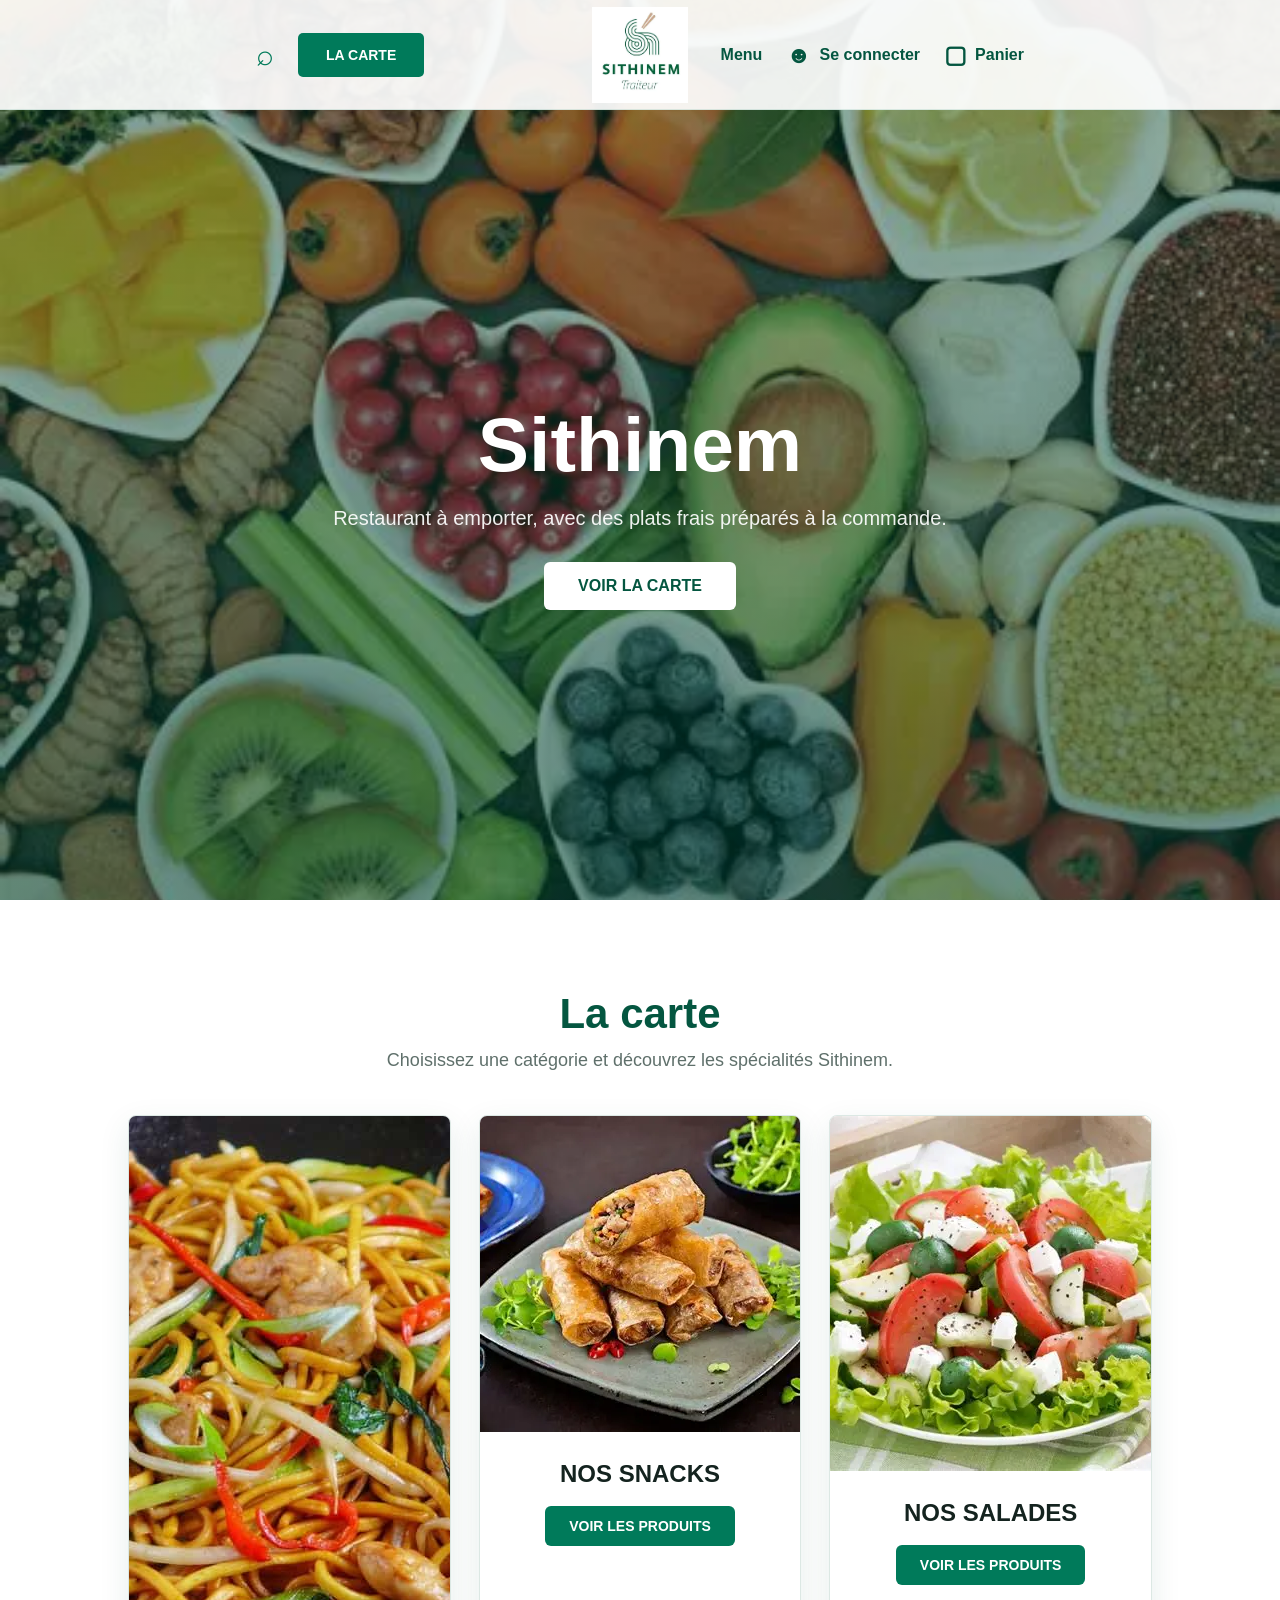
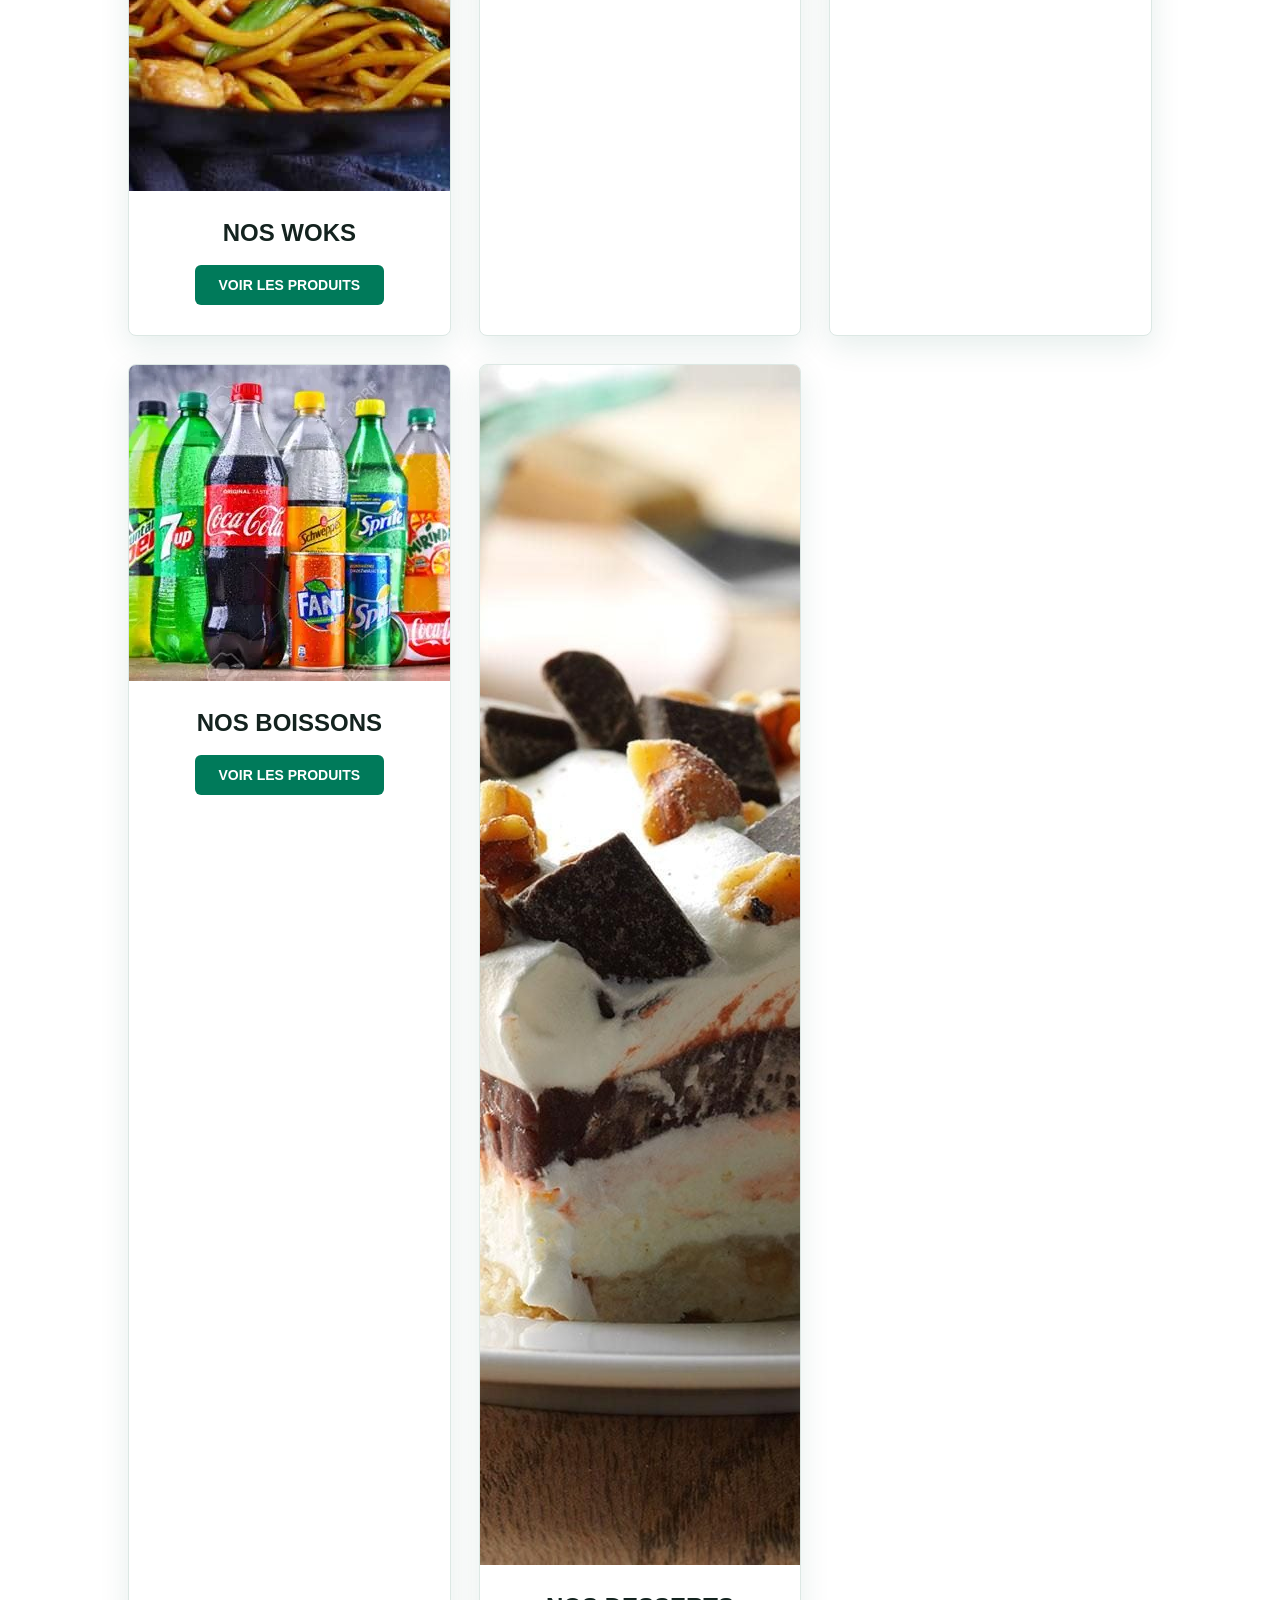
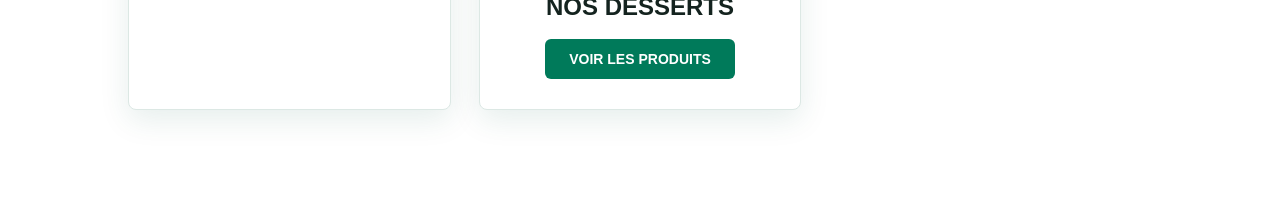
==== index.html @ fbe49313 "Use category images on homepage" ====
<!DOCTYPE html>
<html lang="fr">
<head>
  <meta charset="UTF-8" />
  <meta name="viewport" content="width=device-width, initial-scale=1.0" />
  <title>Sithinem - Restaurant à emporter</title>
  <link rel="stylesheet" href="style.css" />
</head>
<body>

  <header class="navbar" id="navbar">
    <div class="nav-left">
      <button class="search-btn" aria-label="Rechercher">
        <span>⌕</span>
      </button>

      <a href="#carte" class="nav-button">
        La carte
      </a>
    </div>

    <a href="index.html" class="logo-wrapper" aria-label="Accueil Sithinem">
      <img src="logo.png" alt="Logo Sithinem" class="logo" />
    </a>

    <nav class="nav-right">
      <a href="#carte" class="nav-link">Menu</a>

      <a href="#connexion" class="nav-link nav-icon-link">
        <span class="icon">☻</span>
        <span>Se connecter</span>
      </a>

      <a href="#panier" class="nav-link nav-icon-link">
        <span class="icon">▢</span>
        <span>Panier</span>
      </a>
    </nav>
  </header>

  <main>
    <section class="hero">
      <div class="hero-content">
        <h1>Sithinem</h1>
        <p>Restaurant à emporter, avec des plats frais préparés à la commande.</p>
        <a href="#carte" class="hero-button">Voir la carte</a>
      </div>
    </section>

    <section id="carte" class="menu-section">
      <div class="section-heading">
        <h2>La carte</h2>
        <p>Choisissez une catégorie et découvrez les spécialités Sithinem.</p>
      </div>

      <div class="category-grid">
        <article class="category-card">
          <div class="category-visual">
            <img src="woks.jpg" alt="Plat de wok Sithinem" />
          </div>
          <div class="category-content">
            <h3>Nos Woks</h3>
            <a href="menu.html#woks" class="category-button">Voir les produits</a>
          </div>
        </article>

        <article class="category-card">
          <div class="category-visual">
            <img src="snacks.jpg" alt="Snacks Sithinem" />
          </div>
          <div class="category-content">
            <h3>Nos Snacks</h3>
            <a href="menu.html#snacks" class="category-button">Voir les produits</a>
          </div>
        </article>

        <article class="category-card">
          <div class="category-visual">
            <img src="salade.jpg" alt="Salade Sithinem" />
          </div>
          <div class="category-content">
            <h3>Nos Salades</h3>
            <a href="menu.html#salades" class="category-button">Voir les produits</a>
          </div>
        </article>

        <article class="category-card">
          <div class="category-visual">
            <img src="boisson.jpg" alt="Boisson Sithinem" />
          </div>
          <div class="category-content">
            <h3>Nos Boissons</h3>
            <a href="menu.html#boissons" class="category-button">Voir les produits</a>
          </div>
        </article>

        <article class="category-card">
          <div class="category-visual">
            <img src="dessert.jpg" alt="Dessert Sithinem" />
          </div>
          <div class="category-content">
            <h3>Nos Desserts</h3>
            <a href="menu.html#desserts" class="category-button">Voir les produits</a>
          </div>
        </article>
      </div>
    </section>
  </main>

  <script src="script.js"></script>
</body>
</html>
---- style.css ----
* {
  box-sizing: border-box;
  margin: 0;
  padding: 0;
}

:root {
  --green: #007a5a;
  --green-dark: #045640;
  --green-soft: #e8f5f0;
  --white: #ffffff;
  --text: #14231f;
  --muted: #5f706b;
  --border: #dce8e4;
}

body {
  font-family: Arial, Helvetica, sans-serif;
  background: var(--white);
  color: var(--text);
}

.navbar {
  position: fixed;
  top: 0;
  left: 0;
  width: 100%;
  height: 110px;
  z-index: 1000;

  display: flex;
  align-items: center;
  justify-content: center;

  padding: 0 20%;
  background: rgba(255, 255, 255, 0.92);
  border-bottom: 1px solid rgba(0, 122, 90, 0.12);

  transition:
    background-color 0.45s ease,
    box-shadow 0.45s ease,
    height 0.45s ease;
}

.navbar.scrolled {
  background: var(--white);
  box-shadow: 0 8px 24px rgba(4, 86, 64, 0.1);
  height: 96px;
}

.nav-left,
.nav-right {
  position: absolute;
  top: 50%;
  transform: translateY(-50%);

  display: flex;
  align-items: center;
  gap: 24px;
}

.nav-left {
  left: 20%;
}

.nav-right {
  right: 20%;
}

.logo-wrapper {
  display: flex;
  align-items: center;
  justify-content: center;
}

.logo {
  width: 96px;
  height: 96px;
  object-fit: contain;
  transition: width 0.45s ease, height 0.45s ease;
}

.navbar.scrolled .logo {
  width: 86px;
  height: 86px;
}

.search-btn {
  border: none;
  background: none;
  color: var(--green);
  font-size: 30px;
  cursor: pointer;
  line-height: 1;
}

.nav-button {
  display: inline-flex;
  align-items: center;
  justify-content: center;

  height: 44px;
  padding: 0 28px;

  background: var(--green);
  color: var(--white);
  border-radius: 5px;

  text-decoration: none;
  text-transform: uppercase;
  font-size: 14px;
  font-weight: 700;

  transition: background-color 0.25s ease, transform 0.25s ease;
}

.nav-button:hover {
  background: var(--green-dark);
  transform: translateY(-1px);
}

.nav-link {
  color: var(--green-dark);
  text-decoration: none;
  font-size: 16px;
  font-weight: 700;

  display: inline-flex;
  align-items: center;
  gap: 8px;

  transition: color 0.25s ease;
}

.nav-link:hover {
  color: var(--green);
}

.icon {
  font-size: 24px;
  line-height: 1;
}

.hero {
  min-height: 100vh;
  padding-top: 110px;

  display: flex;
  align-items: center;
  justify-content: center;

  background:
    linear-gradient(rgba(0, 65, 49, 0.42), rgba(0, 65, 49, 0.58)),
    url("hero.jpg") center/cover no-repeat;
}

.hero-content {
  text-align: center;
  max-width: 760px;
  padding: 24px;
  color: var(--white);
}

.hero h1 {
  font-size: clamp(46px, 6vw, 86px);
  margin-bottom: 18px;
}

.hero p {
  font-size: 20px;
  margin-bottom: 32px;
  color: rgba(255, 255, 255, 0.92);
}

.hero-button {
  display: inline-flex;
  align-items: center;
  justify-content: center;

  padding: 15px 34px;
  background: var(--white);
  color: var(--green-dark);

  border-radius: 6px;
  text-decoration: none;
  text-transform: uppercase;
  font-weight: 700;
}

.menu-section {
  padding: 90px 10%;
  background: var(--white);
}

.section-heading {
  max-width: 720px;
  margin: 0 auto 44px;
  text-align: center;
}

.section-heading h2 {
  color: var(--green-dark);
  font-size: 42px;
  margin-bottom: 12px;
}

.section-heading p {
  color: var(--muted);
  font-size: 18px;
}

.category-grid {
  display: grid;
  grid-template-columns: repeat(3, minmax(0, 1fr));
  gap: 28px;
  max-width: 1120px;
  margin: 0 auto;
}

.category-card {
  overflow: hidden;
  min-height: 330px;
  background: var(--white);
  border: 1px solid var(--border);
  border-radius: 8px;
  box-shadow: 0 10px 30px rgba(4, 86, 64, 0.1);
}

.category-visual {
  min-height: 180px;
  display: flex;
  align-items: center;
  justify-content: center;
  background: linear-gradient(135deg, var(--green-soft), var(--white));
  color: var(--green);
  font-size: 32px;
  font-weight: 800;
  text-transform: uppercase;
}

.category-content {
  padding: 28px 22px 30px;
  text-align: center;
}

.category-content h3 {
  margin-bottom: 18px;
  color: var(--text);
  font-size: 24px;
  text-transform: uppercase;
}

.category-button {
  display: inline-flex;
  align-items: center;
  justify-content: center;
  min-height: 40px;
  padding: 0 24px;
  background: var(--green);
  color: var(--white);
  border-radius: 6px;
  text-decoration: none;
  text-transform: uppercase;
  font-size: 14px;
  font-weight: 700;
}

.category-button:hover {
  background: var(--green-dark);
}

@media (max-width: 1100px) {
  .navbar {
    padding: 0 40px;
  }

  .nav-left {
    left: 40px;
  }

  .nav-right {
    right: 40px;
  }

  .category-grid {
    grid-template-columns: repeat(2, minmax(0, 1fr));
  }
}

@media (max-width: 800px) {
  .navbar {
    height: 90px;
    padding: 0 20px;
  }

  .navbar.scrolled {
    height: 82px;
  }

  .logo {
    width: 78px;
    height: 78px;
  }

  .navbar.scrolled .logo {
    width: 70px;
    height: 70px;
  }

  .nav-left {
    left: 20px;
    gap: 12px;
  }

  .nav-right {
    right: 20px;
    gap: 12px;
  }

  .nav-link span:not(.icon),
  .nav-right .nav-link:first-child {
    display: none;
  }

  .nav-button {
    height: 38px;
    padding: 0 16px;
    font-size: 12px;
  }

  .menu-section {
    padding: 64px 20px;
  }

  .category-grid {
    grid-template-columns: 1fr;
  }

  .category-card {
    min-height: 300px;
  }
}
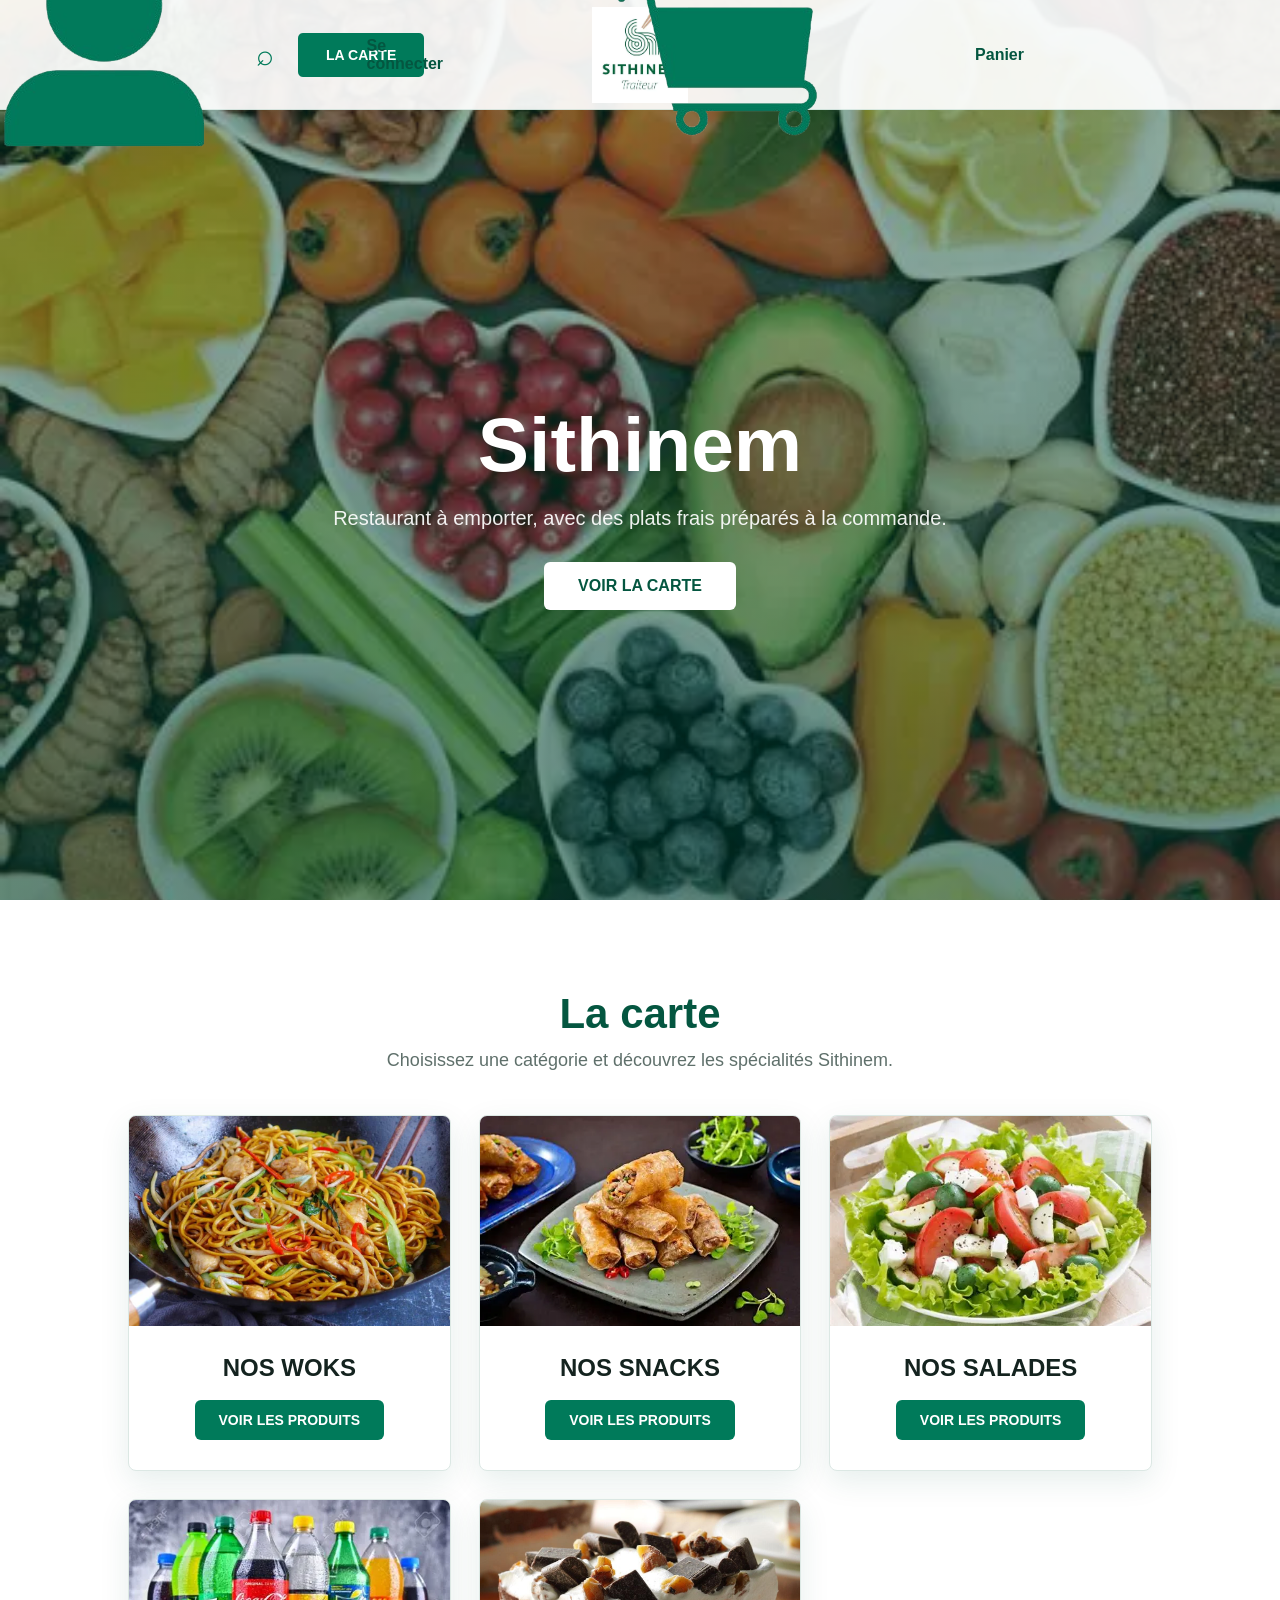
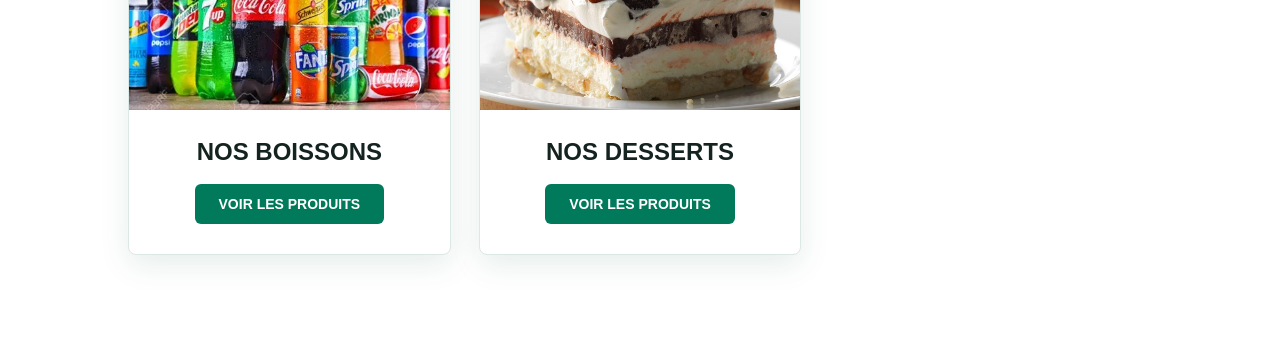
==== commit e7583304: "Use image icons for login and cart" ====
--- a/index.html
+++ b/index.html
@@ -27,12 +27,12 @@
       <a href="#carte" class="nav-link">Menu</a>
 
       <a href="#connexion" class="nav-link nav-icon-link">
-        <span class="icon">☻</span>
+        <img src="connecter.jpg" alt="" class="nav-icon-img" />
         <span>Se connecter</span>
       </a>
 
       <a href="#panier" class="nav-link nav-icon-link">
-        <span class="icon">▢</span>
+        <img src="panier.jpg" alt="" class="nav-icon-img" />
         <span>Panier</span>
       </a>
     </nav>
--- a/style.css
+++ b/style.css
@@ -227,15 +227,18 @@
 }
 
 .category-visual {
-  min-height: 180px;
-  display: flex;
-  align-items: center;
-  justify-content: center;
-  background: linear-gradient(135deg, var(--green-soft), var(--white));
-  color: var(--green);
-  font-size: 32px;
-  font-weight: 800;
-  text-transform: uppercase;
+  height: 210px;
+  display: flex;
+  align-items: center;
+  justify-content: center;
+  background: var(--green-soft);
+}
+
+.category-visual img {
+  width: 100%;
+  height: 100%;
+  display: block;
+  object-fit: cover;
 }
 
 .category-content {
@@ -339,4 +342,8 @@
   .category-card {
     min-height: 300px;
   }
-}
+
+  .category-visual {
+    height: 190px;
+  }
+}
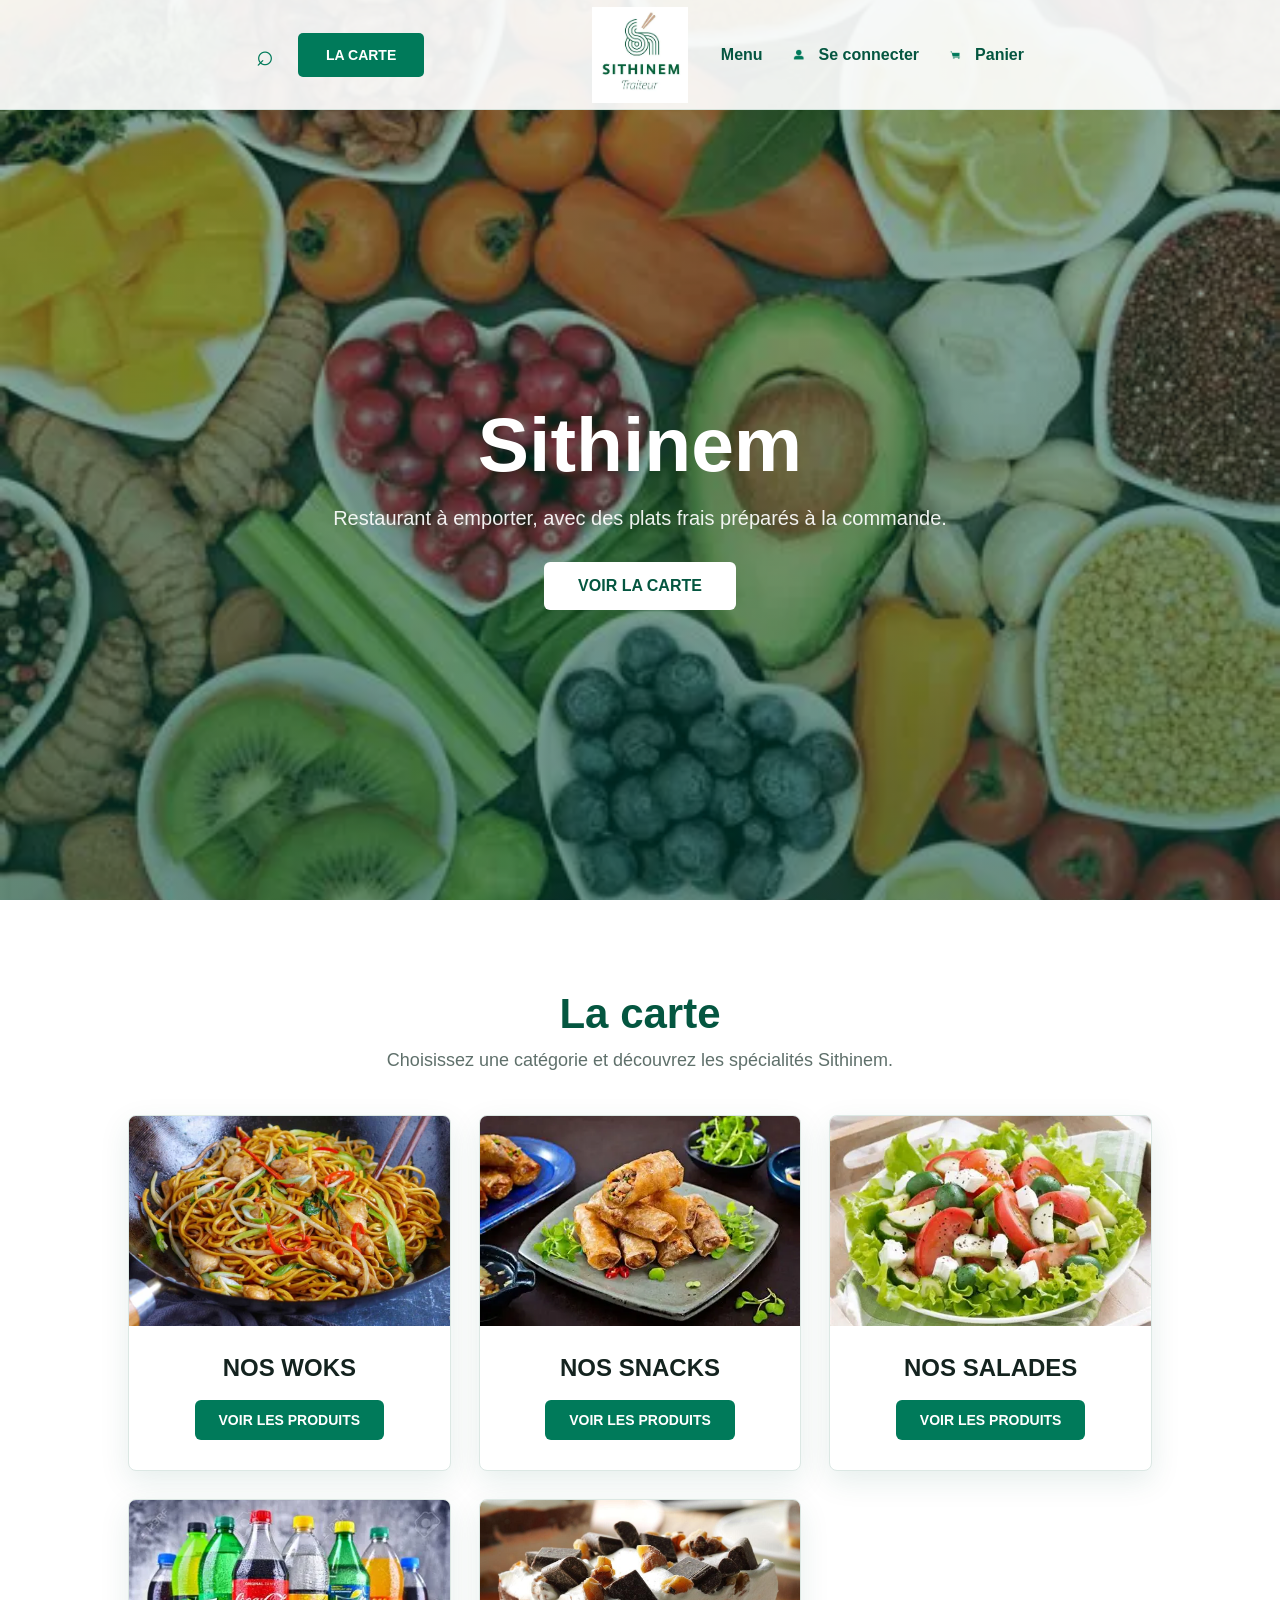
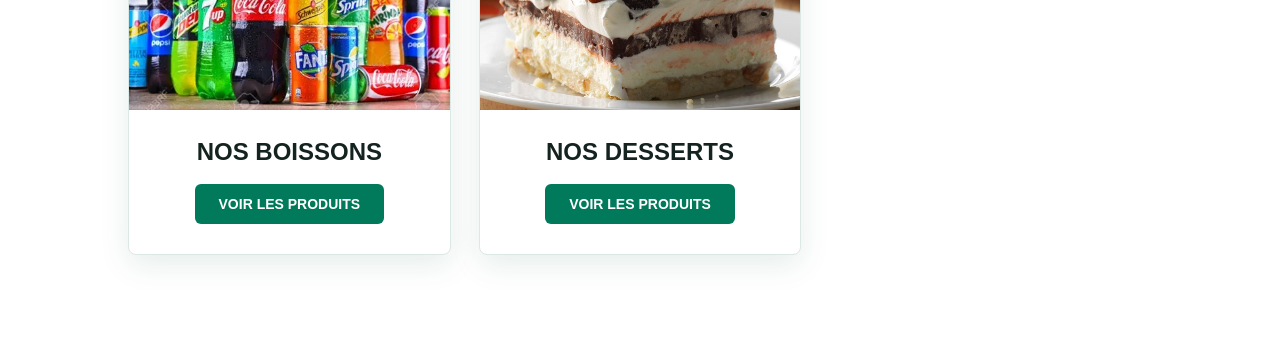
==== commit edf641b3: "Fix nav icon image sizing" ====
--- a/index.html
+++ b/index.html
@@ -27,12 +27,12 @@
       <a href="#carte" class="nav-link">Menu</a>
 
       <a href="#connexion" class="nav-link nav-icon-link">
-        <img src="connecter.jpg" alt="" class="nav-icon-img" />
+        <img src="connecter.jpg" alt="" class="nav-icon-img" width="24" height="24" />
         <span>Se connecter</span>
       </a>
 
       <a href="#panier" class="nav-link nav-icon-link">
-        <img src="panier.jpg" alt="" class="nav-icon-img" />
+        <img src="panier.jpg" alt="" class="nav-icon-img" width="24" height="24" />
         <span>Panier</span>
       </a>
     </nav>
@@ -109,4 +109,4 @@
 
   <script src="script.js"></script>
 </body>
-</html>
+</html>
--- a/style.css
+++ b/style.css
@@ -136,9 +136,11 @@
   color: var(--green);
 }
 
-.icon {
-  font-size: 24px;
-  line-height: 1;
+.nav-icon-img {
+  width: 24px;
+  height: 24px;
+  display: block;
+  object-fit: contain;
 }
 
 .hero {
@@ -320,7 +322,7 @@
     gap: 12px;
   }
 
-  .nav-link span:not(.icon),
+  .nav-link span,
   .nav-right .nav-link:first-child {
     display: none;
   }
@@ -331,6 +333,11 @@
     font-size: 12px;
   }
 
+  .nav-icon-img {
+    width: 26px;
+    height: 26px;
+  }
+
   .menu-section {
     padding: 64px 20px;
   }
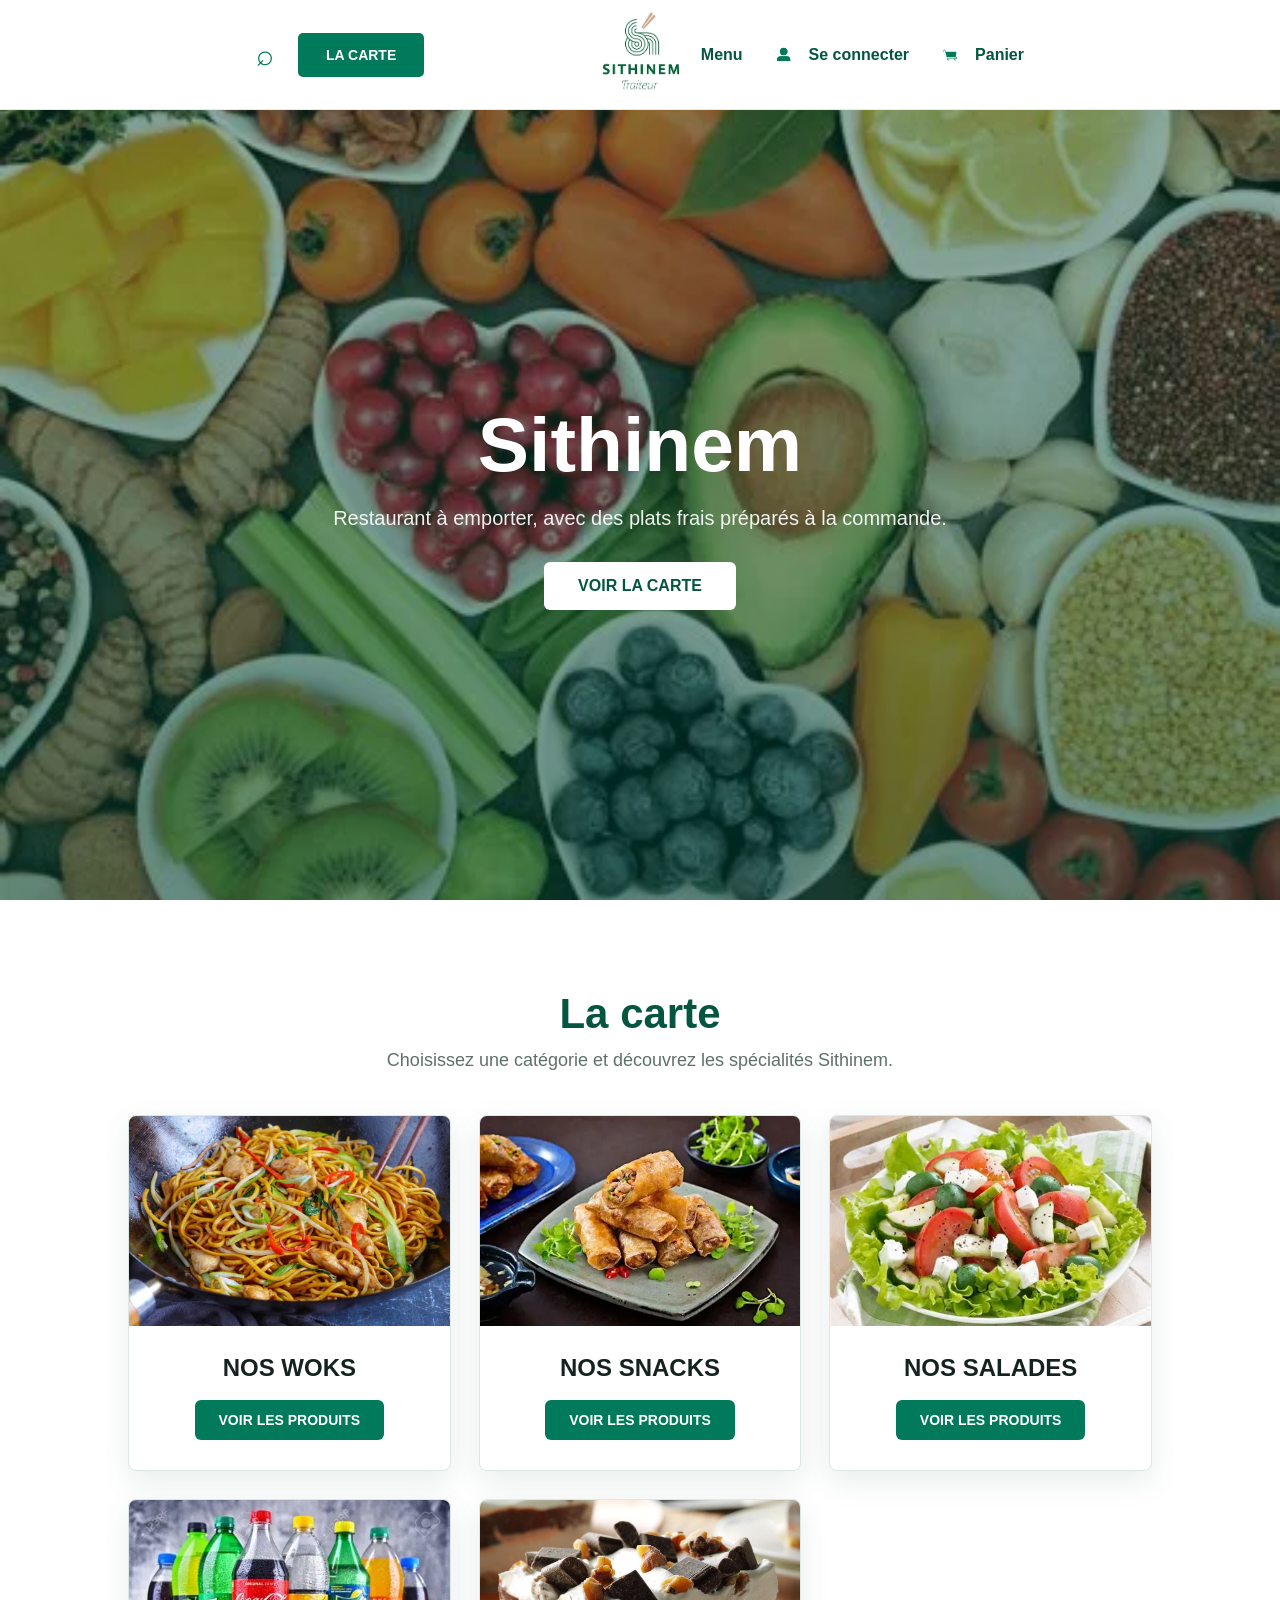
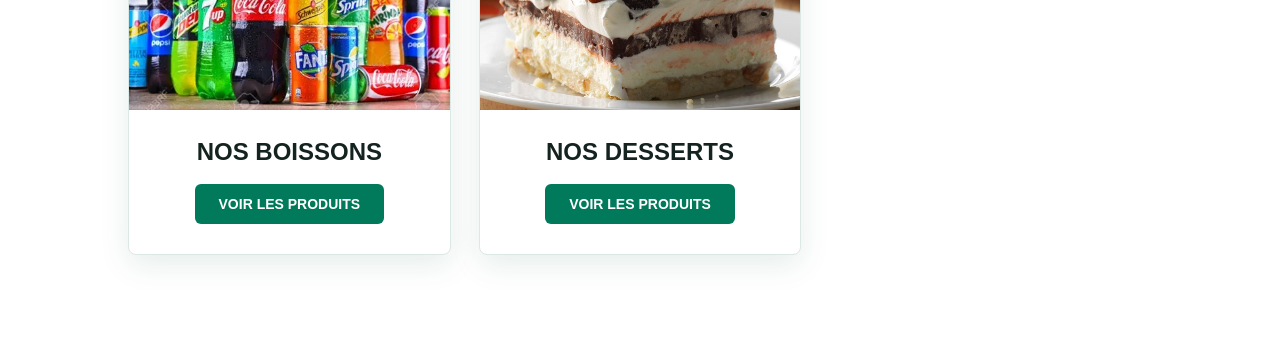
==== commit 2ae6f23a: "Link navigation to menu and login pages" ====
--- a/index.html
+++ b/index.html
@@ -14,7 +14,7 @@
         <span>⌕</span>
       </button>
 
-      <a href="#carte" class="nav-button">
+      <a href="menu.html" class="nav-button">
         La carte
       </a>
     </div>
@@ -24,15 +24,15 @@
     </a>
 
     <nav class="nav-right">
-      <a href="#carte" class="nav-link">Menu</a>
+      <a href="menu.html" class="nav-link">Menu</a>
 
-      <a href="#connexion" class="nav-link nav-icon-link">
-        <img src="connecter.jpg" alt="" class="nav-icon-img" width="24" height="24" />
+      <a href="connexion.html" class="nav-link nav-icon-link">
+        <img src="connecter.jpg" alt="" class="nav-icon-img" width="34" height="34" />
         <span>Se connecter</span>
       </a>
 
       <a href="#panier" class="nav-link nav-icon-link">
-        <img src="panier.jpg" alt="" class="nav-icon-img" width="24" height="24" />
+        <img src="panier.jpg" alt="" class="nav-icon-img" width="34" height="34" />
         <span>Panier</span>
       </a>
     </nav>
@@ -43,7 +43,7 @@
       <div class="hero-content">
         <h1>Sithinem</h1>
         <p>Restaurant à emporter, avec des plats frais préparés à la commande.</p>
-        <a href="#carte" class="hero-button">Voir la carte</a>
+        <a href="menu.html" class="hero-button">Voir la carte</a>
       </div>
     </section>
 
--- a/style.css
+++ b/style.css
@@ -33,17 +33,20 @@
   justify-content: center;
 
   padding: 0 20%;
-  background: rgba(255, 255, 255, 0.92);
+  background: #ffffff !important;
+  background-color: #ffffff !important;
+  opacity: 1;
   border-bottom: 1px solid rgba(0, 122, 90, 0.12);
 
   transition:
-    background-color 0.45s ease,
     box-shadow 0.45s ease,
     height 0.45s ease;
 }
 
 .navbar.scrolled {
-  background: var(--white);
+  background: #ffffff !important;
+  background-color: #ffffff !important;
+  opacity: 1;
   box-shadow: 0 8px 24px rgba(4, 86, 64, 0.1);
   height: 96px;
 }
@@ -136,11 +139,21 @@
   color: var(--green);
 }
 
+.nav-icon-link {
+  min-height: 42px;
+}
+
+.nav-icon-link .nav-icon-img,
 .nav-icon-img {
-  width: 24px;
-  height: 24px;
-  display: block;
+  width: 34px !important;
+  height: 34px !important;
+  min-width: 34px;
+  max-width: 34px;
+  min-height: 34px;
+  max-height: 34px;
+  display: inline-block;
   object-fit: contain;
+  flex: 0 0 34px;
 }
 
 .hero {
@@ -333,9 +346,15 @@
     font-size: 12px;
   }
 
+  .nav-icon-link .nav-icon-img,
   .nav-icon-img {
-    width: 26px;
-    height: 26px;
+    width: 32px !important;
+    height: 32px !important;
+    min-width: 32px;
+    max-width: 32px;
+    min-height: 32px;
+    max-height: 32px;
+    flex-basis: 32px;
   }
 
   .menu-section {
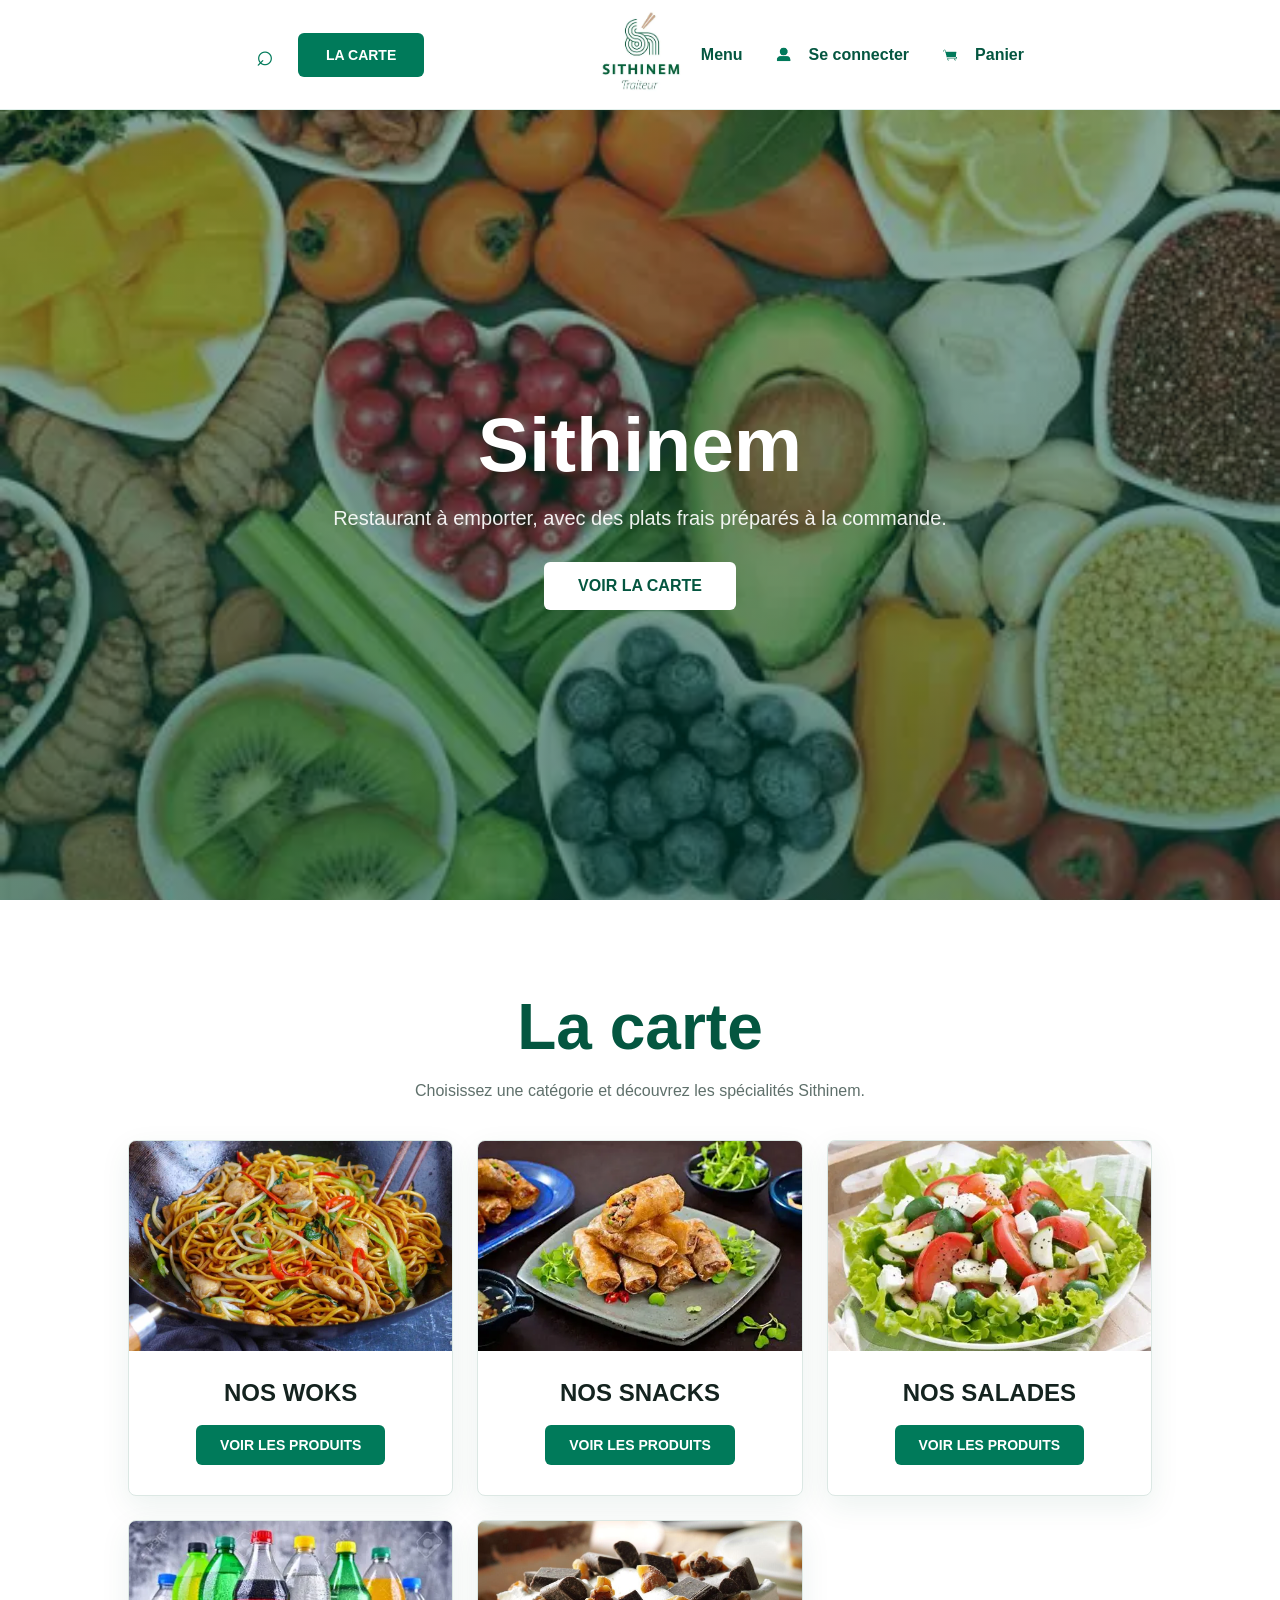
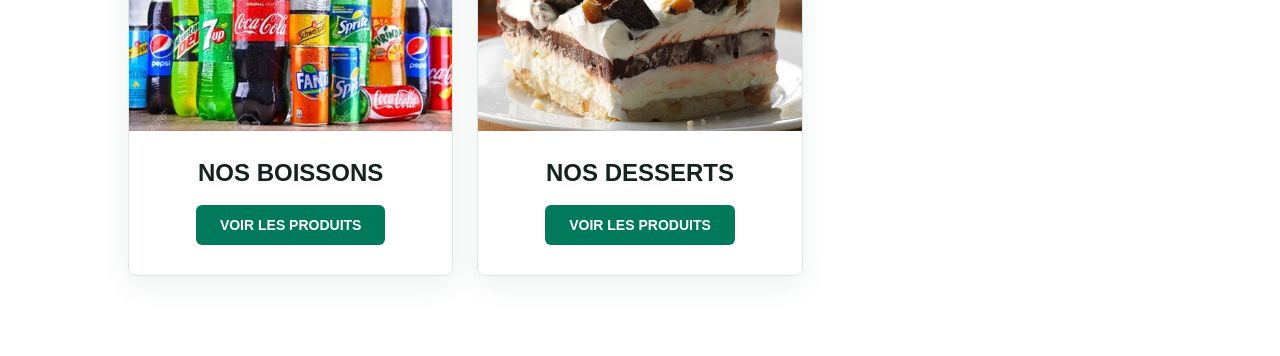
==== commit 225a166e: "Add cart navigation on homepage" ====
--- a/index.html
+++ b/index.html
@@ -31,9 +31,10 @@
         <span>Se connecter</span>
       </a>
 
-      <a href="#panier" class="nav-link nav-icon-link">
+      <a href="panier.html" class="nav-link nav-icon-link cart-link">
         <img src="panier.jpg" alt="" class="nav-icon-img" width="34" height="34" />
         <span>Panier</span>
+        <span class="cart-count" data-cart-count hidden>0</span>
       </a>
     </nav>
   </header>
@@ -108,5 +109,6 @@
   </main>
 
   <script src="script.js"></script>
+  <script src="cart.js?v=20260625-order-flow"></script>
 </body>
-</html>+</html>
--- a/style.css
+++ b/style.css
@@ -12,6 +12,7 @@
   --text: #14231f;
   --muted: #5f706b;
   --border: #dce8e4;
+  --shadow: 0 10px 30px rgba(4, 86, 64, 0.08);
 }
 
 body {
@@ -27,20 +28,15 @@
   width: 100%;
   height: 110px;
   z-index: 1000;
-
   display: flex;
   align-items: center;
   justify-content: center;
-
   padding: 0 20%;
   background: #ffffff !important;
   background-color: #ffffff !important;
   opacity: 1;
   border-bottom: 1px solid rgba(0, 122, 90, 0.12);
-
-  transition:
-    box-shadow 0.45s ease,
-    height 0.45s ease;
+  transition: box-shadow 0.45s ease, height 0.45s ease;
 }
 
 .navbar.scrolled {
@@ -56,25 +52,14 @@
   position: absolute;
   top: 50%;
   transform: translateY(-50%);
-
   display: flex;
   align-items: center;
   gap: 24px;
 }
 
-.nav-left {
-  left: 20%;
-}
-
-.nav-right {
-  right: 20%;
-}
-
-.logo-wrapper {
-  display: flex;
-  align-items: center;
-  justify-content: center;
-}
+.nav-left { left: 20%; }
+.nav-right { right: 20%; }
+.logo-wrapper { display: flex; align-items: center; justify-content: center; }
 
 .logo {
   width: 96px;
@@ -83,10 +68,7 @@
   transition: width 0.45s ease, height 0.45s ease;
 }
 
-.navbar.scrolled .logo {
-  width: 86px;
-  height: 86px;
-}
+.navbar.scrolled .logo { width: 86px; height: 86px; }
 
 .search-btn {
   border: none;
@@ -97,51 +79,51 @@
   line-height: 1;
 }
 
+.nav-button,
+.hero-button,
+.primary-action,
+.secondary-action {
+  display: inline-flex;
+  align-items: center;
+  justify-content: center;
+  border: 0;
+  border-radius: 6px;
+  text-decoration: none;
+  text-transform: uppercase;
+  font-weight: 700;
+  cursor: pointer;
+}
+
 .nav-button {
-  display: inline-flex;
-  align-items: center;
-  justify-content: center;
-
   height: 44px;
   padding: 0 28px;
-
   background: var(--green);
   color: var(--white);
-  border-radius: 5px;
-
-  text-decoration: none;
-  text-transform: uppercase;
   font-size: 14px;
-  font-weight: 700;
-
   transition: background-color 0.25s ease, transform 0.25s ease;
 }
 
-.nav-button:hover {
+.nav-button:hover,
+.primary-action:hover,
+.category-button:hover {
   background: var(--green-dark);
-  transform: translateY(-1px);
-}
+}
+
+.nav-button:hover { transform: translateY(-1px); }
 
 .nav-link {
   color: var(--green-dark);
   text-decoration: none;
   font-size: 16px;
   font-weight: 700;
-
   display: inline-flex;
   align-items: center;
   gap: 8px;
-
   transition: color 0.25s ease;
 }
 
-.nav-link:hover {
-  color: var(--green);
-}
-
-.nav-icon-link {
-  min-height: 42px;
-}
+.nav-link:hover { color: var(--green); }
+.nav-icon-link { min-height: 42px; }
 
 .nav-icon-link .nav-icon-img,
 .nav-icon-img {
@@ -159,11 +141,9 @@
 .hero {
   min-height: 100vh;
   padding-top: 110px;
-
   display: flex;
   align-items: center;
   justify-content: center;
-
   background:
     linear-gradient(rgba(0, 65, 49, 0.42), rgba(0, 65, 49, 0.58)),
     url("hero.jpg") center/cover no-repeat;
@@ -188,57 +168,103 @@
 }
 
 .hero-button {
-  display: inline-flex;
-  align-items: center;
-  justify-content: center;
-
   padding: 15px 34px;
   background: var(--white);
   color: var(--green-dark);
-
-  border-radius: 6px;
-  text-decoration: none;
+}
+
+.primary-action {
+  min-height: 46px;
+  padding: 0 26px;
+  background: var(--green);
+  color: var(--white);
+}
+
+.secondary-action {
+  min-height: 38px;
+  padding: 0 18px;
+  background: var(--green-soft);
+  color: var(--green-dark);
+}
+
+.menu-section,
+.page-shell {
+  width: 100%;
+  min-height: 100vh;
+  padding: 160px 10% 80px;
+  background: linear-gradient(180deg, var(--green-soft), var(--white) 320px);
+}
+
+.menu-section {
+  padding-top: 90px;
+  min-height: auto;
+  background: var(--white);
+}
+
+.section-heading,
+.page-intro {
+  max-width: 860px;
+  margin: 0 auto 36px;
+  text-align: center;
+}
+
+.section-heading h2,
+.page-intro h1,
+.auth-copy h1 {
+  color: var(--green-dark);
+  font-size: clamp(38px, 5vw, 68px);
+  margin-bottom: 14px;
+}
+
+.section-heading p,
+.page-intro p,
+.auth-copy p,
+.product-heading p,
+.admin-tools p,
+.form-note {
+  color: var(--muted);
+  line-height: 1.6;
+}
+
+.eyebrow {
+  margin-bottom: 10px;
+  color: var(--green);
+  font-size: 13px;
+  font-weight: 800;
+  letter-spacing: 0;
   text-transform: uppercase;
-  font-weight: 700;
-}
-
-.menu-section {
-  padding: 90px 10%;
-  background: var(--white);
-}
-
-.section-heading {
-  max-width: 720px;
-  margin: 0 auto 44px;
-  text-align: center;
-}
-
-.section-heading h2 {
-  color: var(--green-dark);
-  font-size: 42px;
-  margin-bottom: 12px;
-}
-
-.section-heading p {
-  color: var(--muted);
-  font-size: 18px;
-}
-
-.category-grid {
+}
+
+.category-grid,
+.product-grid,
+.admin-added-list,
+.admin-tools,
+.dashboard-grid {
   display: grid;
   grid-template-columns: repeat(3, minmax(0, 1fr));
-  gap: 28px;
+  gap: 24px;
   max-width: 1120px;
   margin: 0 auto;
+}
+
+.category-card,
+.product-card,
+.admin-form,
+.admin-preview,
+.admin-card,
+.metric-card,
+.admin-tools article,
+.auth-box,
+.blocked-item {
+  background: var(--white);
+  border: 1px solid var(--border);
+  border-radius: 8px;
+  box-shadow: var(--shadow);
 }
 
 .category-card {
   overflow: hidden;
   min-height: 330px;
-  background: var(--white);
-  border: 1px solid var(--border);
-  border-radius: 8px;
-  box-shadow: 0 10px 30px rgba(4, 86, 64, 0.1);
 }
 
 .category-visual {
@@ -249,12 +275,15 @@
   background: var(--green-soft);
 }
 
-.category-visual img {
+.category-visual img,
+.product-card-image {
   width: 100%;
-  height: 100%;
   display: block;
   object-fit: cover;
 }
+
+.category-visual img { height: 100%; }
+.product-card-image { height: 150px; border-radius: 6px; margin-bottom: 16px; }
 
 .category-content {
   padding: 28px 22px 30px;
@@ -283,93 +312,281 @@
   font-weight: 700;
 }
 
-.category-button:hover {
-  background: var(--green-dark);
+.category-tabs,
+.admin-tabs {
+  display: flex;
+  flex-wrap: wrap;
+  gap: 10px;
+  justify-content: center;
+  max-width: 1000px;
+  margin: 0 auto 36px;
+  padding: 14px;
+  background: var(--white);
+  border: 1px solid var(--border);
+  border-radius: 8px;
+  box-shadow: 0 10px 24px rgba(4, 86, 64, 0.08);
+}
+
+.category-tabs {
+  position: sticky;
+  top: 112px;
+  z-index: 20;
+}
+
+.category-tabs a,
+.admin-tab {
+  padding: 10px 16px;
+  color: var(--green-dark);
+  background: var(--green-soft);
+  border: 0;
+  border-radius: 6px;
+  text-decoration: none;
+  font: inherit;
+  font-weight: 700;
+  cursor: pointer;
+}
+
+.admin-tab.is-active {
+  background: var(--green);
+  color: var(--white);
+}
+
+.product-section {
+  max-width: 1120px;
+  margin: 0 auto 44px;
+  scroll-margin-top: 150px;
+}
+
+.product-heading {
+  display: grid;
+  grid-template-columns: 180px 1fr;
+  gap: 24px;
+  align-items: center;
+  margin-bottom: 18px;
+}
+
+.product-heading img {
+  width: 180px;
+  height: 120px;
+  object-fit: cover;
+  border-radius: 8px;
+  border: 1px solid var(--border);
+}
+
+.product-heading h2,
+.admin-form h2,
+.admin-preview h2,
+.admin-tools h2,
+.admin-card h2 {
+  color: var(--green-dark);
+  font-size: 28px;
+  margin-bottom: 8px;
+}
+
+.compact-heading { display: block; }
+.product-grid,
+.admin-added-list { grid-template-columns: repeat(2, minmax(0, 1fr)); }
+
+.product-card {
+  padding: 22px;
+}
+
+.product-card h3,
+.orders-empty h3,
+.blocked-item h3 {
+  color: var(--text);
+  font-size: 21px;
+  margin-bottom: 8px;
+}
+
+.product-card p {
+  min-height: 48px;
+  color: var(--muted);
+  line-height: 1.5;
+  margin-bottom: 16px;
+}
+
+.product-card strong {
+  color: var(--green-dark);
+  font-size: 20px;
+}
+
+.product-offer {
+  border-color: rgba(0, 122, 90, 0.28);
+  background: linear-gradient(180deg, var(--white), var(--green-soft));
+}
+
+.auth-page { display: flex; align-items: center; }
+.auth-panel {
+  display: grid;
+  grid-template-columns: minmax(0, 1.1fr) 360px;
+  gap: 36px;
+  align-items: center;
+  width: min(100%, 980px);
+  margin: 0 auto;
+}
+.auth-copy { max-width: 560px; }
+.auth-box { padding: 34px; text-align: center; }
+.auth-logo { width: 130px; height: 130px; object-fit: contain; margin-bottom: 22px; }
+
+.admin-intro { max-width: 920px; }
+.admin-panel { display: none; max-width: 1180px; margin: 0 auto; }
+.admin-panel.is-active { display: block; }
+
+.dashboard-grid {
+  grid-template-columns: repeat(3, minmax(0, 1fr));
+  margin-bottom: 24px;
+}
+
+.metric-card,
+.admin-card,
+.admin-form,
+.admin-preview,
+.admin-tools article {
+  padding: 26px;
+}
+
+.metric-card span,
+.status-pill,
+.admin-category-label {
+  display: inline-flex;
+  width: fit-content;
+  color: var(--green-dark);
+  background: var(--green-soft);
+  border-radius: 6px;
+  font-size: 12px;
+  font-weight: 800;
+  text-transform: uppercase;
+}
+
+.metric-card span,
+.admin-category-label { padding: 5px 9px; }
+.status-pill { padding: 8px 12px; }
+.metric-card strong { display: block; margin: 14px 0 8px; color: var(--green-dark); font-size: 44px; }
+.metric-card p,
+.orders-empty p,
+.blocked-item p { color: var(--muted); line-height: 1.5; }
+
+.admin-layout {
+  display: grid;
+  grid-template-columns: minmax(320px, 420px) 1fr;
+  gap: 28px;
+  align-items: start;
+}
+
+.admin-form {
+  display: grid;
+  gap: 12px;
+}
+
+.admin-form label {
+  color: var(--green-dark);
+  font-weight: 800;
+}
+
+.admin-form input,
+.admin-form select,
+.admin-form textarea {
+  width: 100%;
+  border: 1px solid var(--border);
+  border-radius: 6px;
+  padding: 13px 14px;
+  color: var(--text);
+  font: inherit;
+  background: var(--white);
+}
+
+.admin-form textarea { resize: vertical; }
+.compact-form { max-width: 720px; box-shadow: none; border: 0; padding: 0; }
+.time-row { display: grid; grid-template-columns: repeat(2, minmax(0, 1fr)); gap: 14px; }
+.time-row[hidden] { display: none; }
+.warning-note { color: #a33b12; font-weight: 700; }
+
+.admin-preview-header {
+  display: flex;
+  align-items: center;
+  justify-content: space-between;
+  gap: 18px;
+  margin-bottom: 18px;
+}
+
+.admin-category-label { margin-bottom: 12px; }
+
+.empty-state {
+  grid-column: 1 / -1;
+  color: var(--muted);
+  padding: 18px;
+  border: 1px dashed var(--border);
+  border-radius: 8px;
+  background: var(--green-soft);
+}
+
+.orders-empty {
+  padding: 26px;
+  border: 1px dashed var(--border);
+  border-radius: 8px;
+  background: var(--green-soft);
+}
+
+.blocked-list {
+  display: grid;
+  gap: 14px;
+  margin-top: 24px;
+}
+
+.blocked-item {
+  display: flex;
+  align-items: center;
+  justify-content: space-between;
+  gap: 18px;
+  padding: 18px;
+}
+
+.admin-tools {
+  grid-template-columns: repeat(3, minmax(0, 1fr));
 }
 
 @media (max-width: 1100px) {
-  .navbar {
-    padding: 0 40px;
-  }
-
-  .nav-left {
-    left: 40px;
-  }
-
-  .nav-right {
-    right: 40px;
-  }
-
-  .category-grid {
-    grid-template-columns: repeat(2, minmax(0, 1fr));
-  }
+  .navbar { padding: 0 40px; }
+  .nav-left { left: 40px; }
+  .nav-right { right: 40px; }
+  .category-grid,
+  .dashboard-grid,
+  .admin-tools { grid-template-columns: repeat(2, minmax(0, 1fr)); }
+  .admin-layout { grid-template-columns: 1fr; }
 }
 
 @media (max-width: 800px) {
-  .navbar {
-    height: 90px;
-    padding: 0 20px;
-  }
-
-  .navbar.scrolled {
-    height: 82px;
-  }
-
-  .logo {
-    width: 78px;
-    height: 78px;
-  }
-
-  .navbar.scrolled .logo {
-    width: 70px;
-    height: 70px;
-  }
-
-  .nav-left {
-    left: 20px;
-    gap: 12px;
-  }
-
-  .nav-right {
-    right: 20px;
-    gap: 12px;
-  }
-
+  .navbar { height: 90px; padding: 0 20px; }
+  .navbar.scrolled { height: 82px; }
+  .logo { width: 78px; height: 78px; }
+  .navbar.scrolled .logo { width: 70px; height: 70px; }
+  .nav-left { left: 20px; gap: 12px; }
+  .nav-right { right: 20px; gap: 12px; }
   .nav-link span,
-  .nav-right .nav-link:first-child {
-    display: none;
-  }
-
-  .nav-button {
-    height: 38px;
-    padding: 0 16px;
-    font-size: 12px;
-  }
-
+  .nav-right .nav-link:first-child { display: none; }
+  .nav-button { height: 38px; padding: 0 16px; font-size: 12px; }
   .nav-icon-link .nav-icon-img,
-  .nav-icon-img {
-    width: 32px !important;
-    height: 32px !important;
-    min-width: 32px;
-    max-width: 32px;
-    min-height: 32px;
-    max-height: 32px;
-    flex-basis: 32px;
-  }
-
-  .menu-section {
-    padding: 64px 20px;
-  }
-
-  .category-grid {
-    grid-template-columns: 1fr;
-  }
-
-  .category-card {
-    min-height: 300px;
-  }
-
-  .category-visual {
-    height: 190px;
-  }
-}
+  .nav-icon-img { width: 32px !important; height: 32px !important; min-width: 32px; max-width: 32px; min-height: 32px; max-height: 32px; flex-basis: 32px; }
+  .menu-section,
+  .page-shell { padding: 130px 20px 64px; }
+  .hero { padding-top: 90px; }
+  .category-grid,
+  .product-grid,
+  .admin-added-list,
+  .admin-tools,
+  .auth-panel,
+  .dashboard-grid,
+  .time-row { grid-template-columns: 1fr; }
+  .category-card { min-height: 300px; }
+  .category-visual { height: 190px; }
+  .category-tabs,
+  .admin-tabs { top: 92px; justify-content: flex-start; overflow-x: auto; flex-wrap: nowrap; }
+  .category-tabs a,
+  .admin-tab { white-space: nowrap; }
+  .product-heading { grid-template-columns: 1fr; }
+  .product-heading img { width: 100%; height: 170px; }
+  .auth-page { align-items: stretch; }
+  .admin-preview-header,
+  .blocked-item { align-items: flex-start; flex-direction: column; }
+}
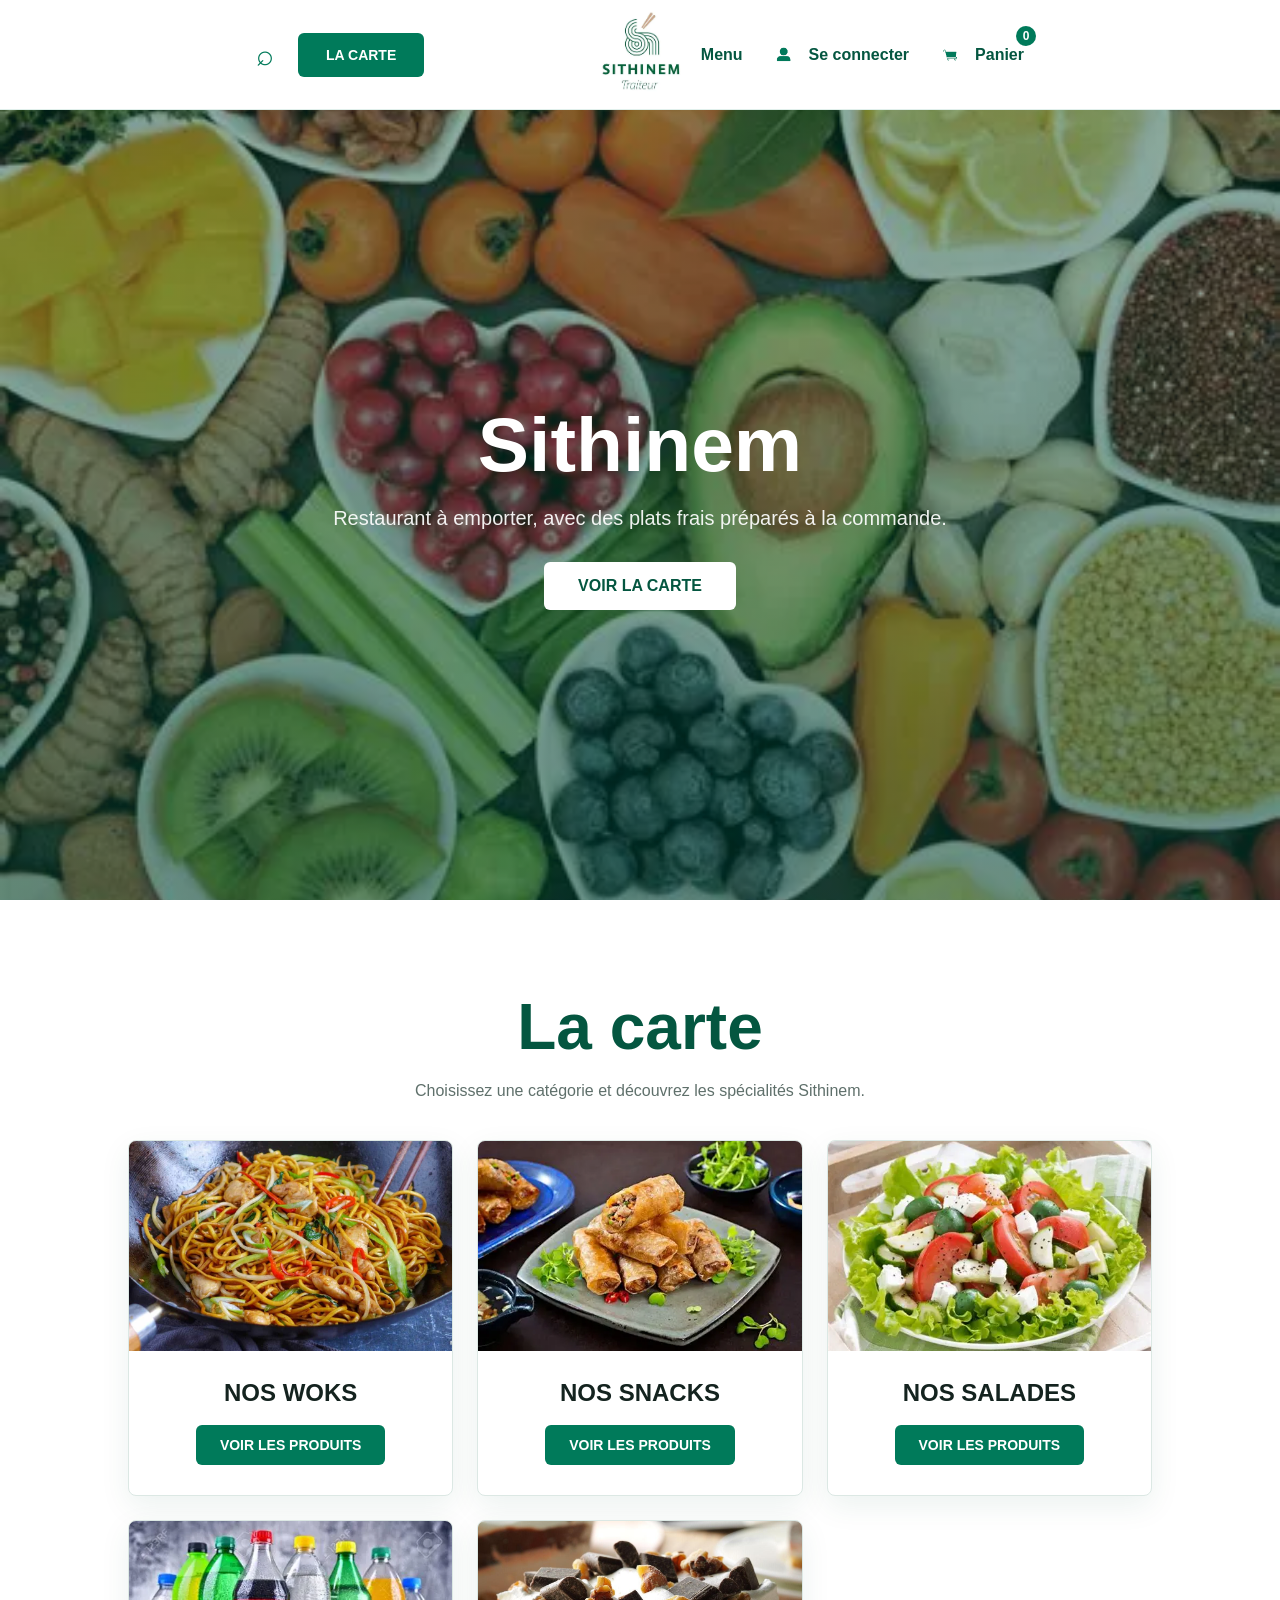
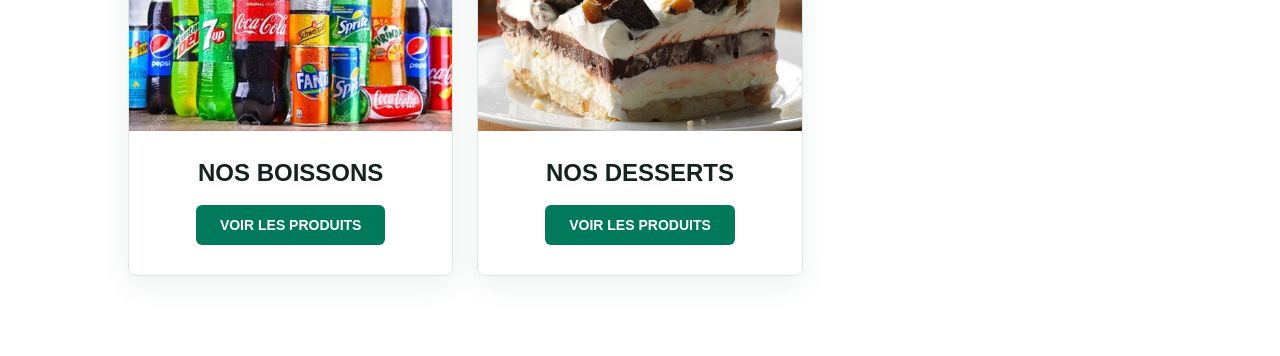
==== commit 9da6d5e3: "Fix cart link click on homepage" ====
--- a/index.html
+++ b/index.html
@@ -31,7 +31,7 @@
         <span>Se connecter</span>
       </a>
 
-      <a href="panier.html" class="nav-link nav-icon-link cart-link">
+      <a href="panier.html" class="nav-link nav-icon-link cart-link" onclick="window.location.href='panier.html'; return false;">
         <img src="panier.jpg" alt="" class="nav-icon-img" width="34" height="34" />
         <span>Panier</span>
         <span class="cart-count" data-cart-count hidden>0</span>
@@ -109,6 +109,6 @@
   </main>
 
   <script src="script.js"></script>
-  <script src="cart.js?v=20260625-order-flow"></script>
+  <script src="cart.js?v=20260625-home-cart-click-fix"></script>
 </body>
 </html>
